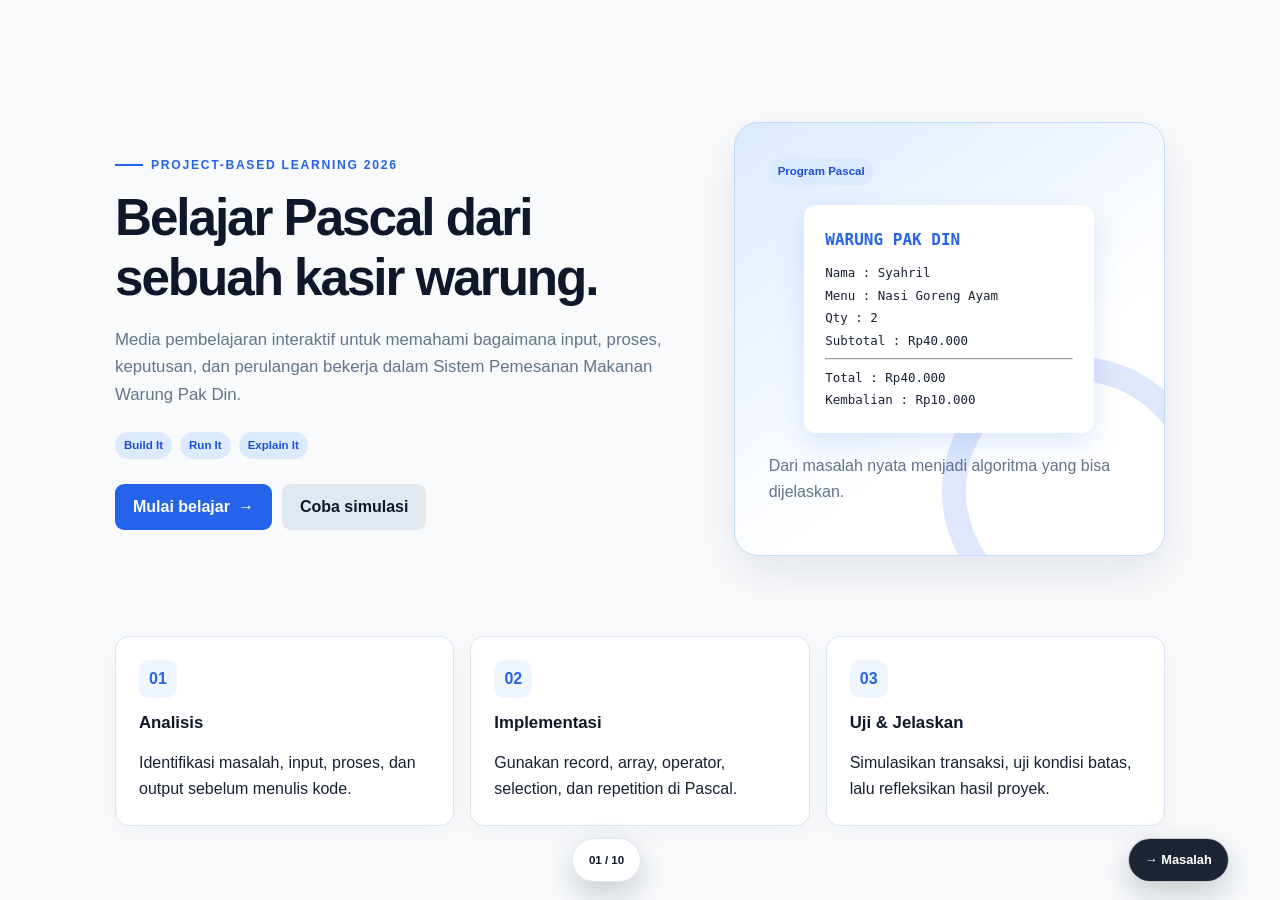
==== index.html @ 754ee194 "direct main pages on github pages to folder media-interaktif" ====
<!doctype html>
<html lang="id">
  <head>
    <meta charset="utf-8" />
    <meta http-equiv="refresh" content="0; url=media-interaktif/" />
    <title>Mengalihkan...</title>
    <script>
      window.location.replace("media-interaktif/");
    </script>
  </head>
  <body></body>
</html>
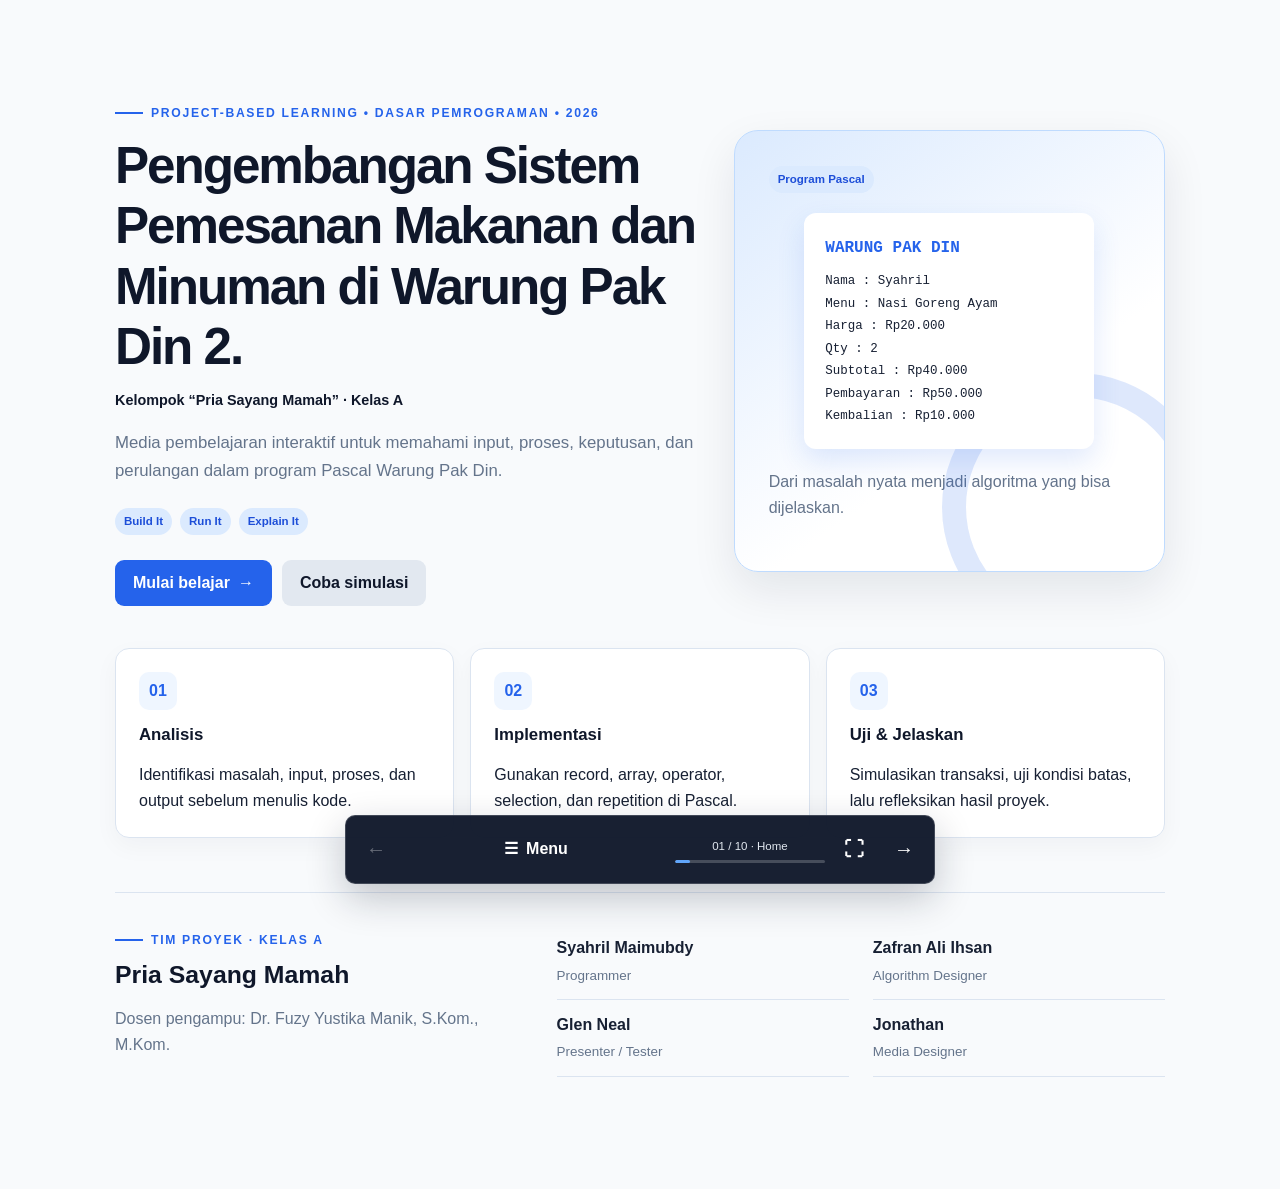
==== commit 4eedc2d9: "many updated" ====
--- a/index.html
+++ b/index.html
@@ -2,10 +2,10 @@
 <html lang="id">
   <head>
     <meta charset="utf-8" />
-    <meta http-equiv="refresh" content="0; url=media-interaktif/" />
+    <meta http-equiv="refresh" content="0; url=media-interaktif/index.html" />
     <title>Mengalihkan...</title>
     <script>
-      window.location.replace("media-interaktif/");
+      window.location.replace("media-interaktif/index.html");
     </script>
   </head>
   <body></body>
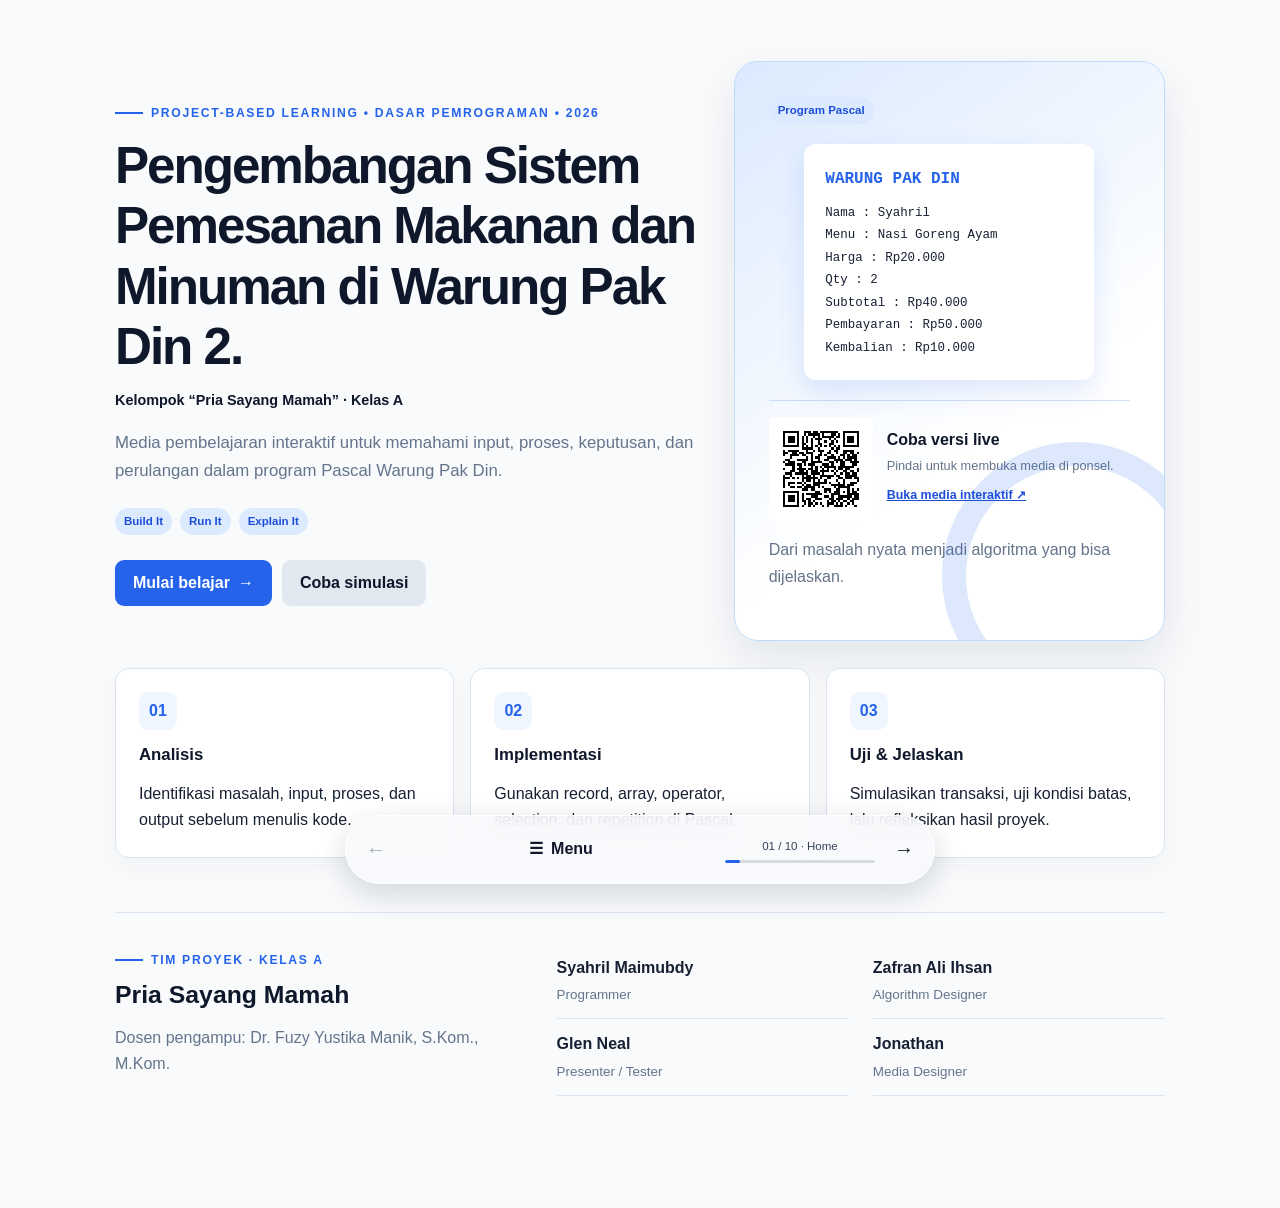
==== commit 63ac3a67: "finish" ====
--- a/index.html
+++ b/index.html
@@ -3,6 +3,7 @@
   <head>
     <meta charset="utf-8" />
     <meta http-equiv="refresh" content="0; url=media-interaktif/index.html" />
+    <link rel="icon" type="image/svg+xml" href="media-interaktif/favicon.svg" />
     <title>Mengalihkan...</title>
     <script>
       window.location.replace("media-interaktif/index.html");
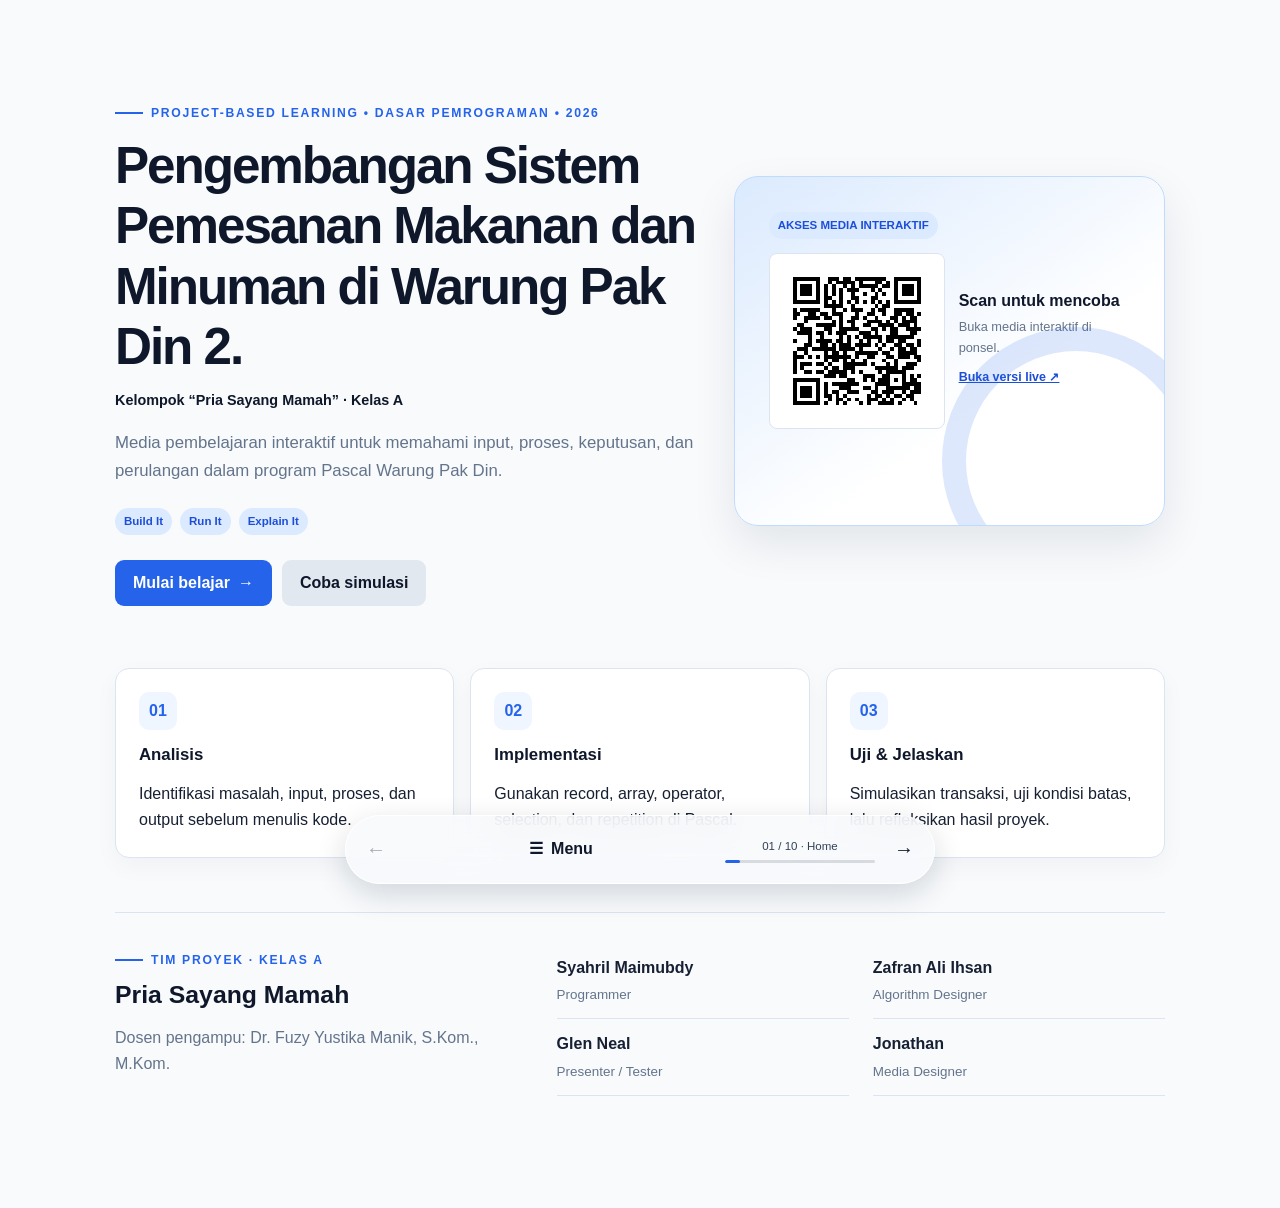
==== commit d9f9c792: "make a beautiful link" ====
--- a/index.html
+++ b/index.html
@@ -4,7 +4,34 @@
     <meta charset="utf-8" />
     <meta http-equiv="refresh" content="0; url=media-interaktif/index.html" />
     <link rel="icon" type="image/svg+xml" href="media-interaktif/favicon.svg" />
-    <title>Mengalihkan...</title>
+    <title>Warung Pak Din 2 | Media Interaktif PjBL</title>
+    <meta
+      name="description"
+      content="Media interaktif PjBL Dasar Pemrograman tentang sistem pemesanan Warung Pak Din 2 menggunakan Pascal."
+    />
+    <link
+      rel="canonical"
+      href="https://kasirpakdin.vercel.app/media-interaktif/"
+    />
+    <meta property="og:type" content="website" />
+    <meta property="og:site_name" content="Warung Pak Din 2" />
+    <meta
+      property="og:url"
+      content="https://kasirpakdin.vercel.app/media-interaktif/"
+    />
+    <meta
+      property="og:title"
+      content="Warung Pak Din 2 | Media Interaktif PjBL"
+    />
+    <meta
+      property="og:description"
+      content="Media interaktif PjBL Dasar Pemrograman tentang sistem pemesanan Warung Pak Din 2 menggunakan Pascal."
+    />
+    <meta
+      property="og:image"
+      content="https://kasirpakdin.vercel.app/media-interaktif/og-cover.png"
+    />
+    <meta name="twitter:card" content="summary_large_image" />
     <script>
       window.location.replace("media-interaktif/index.html");
     </script>
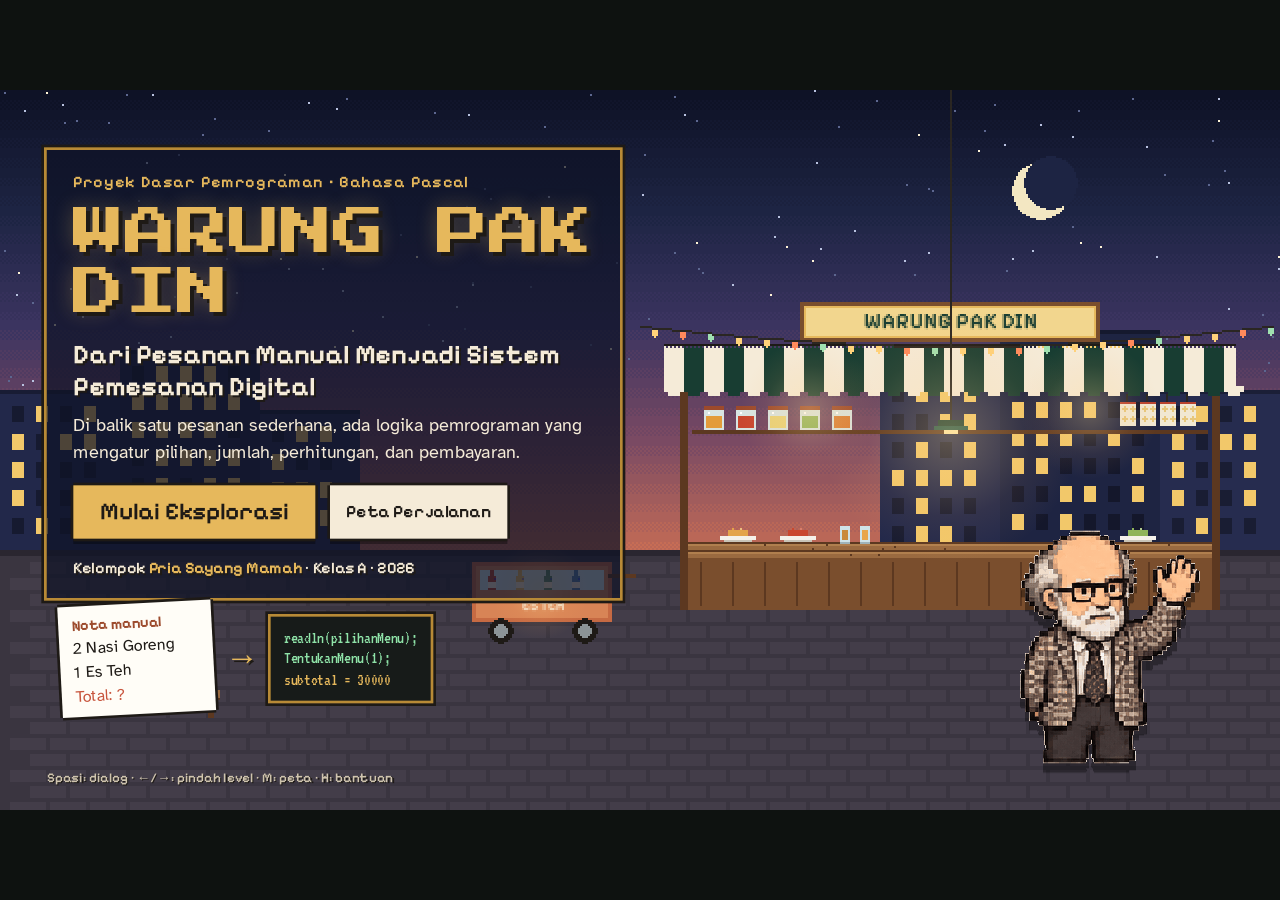
==== commit 744b6410: "menambahkan game" ====
--- a/index.html
+++ b/index.html
@@ -2,8 +2,8 @@
 <html lang="id">
   <head>
     <meta charset="utf-8" />
-    <meta http-equiv="refresh" content="0; url=media-interaktif/index.html" />
-    <link rel="icon" type="image/svg+xml" href="media-interaktif/favicon.svg" />
+    <meta http-equiv="refresh" content="0; url=game/index.html" />
+    <link rel="icon" type="image/svg+xml" href="game/favicon.svg" />
     <title>Warung Pak Din 2 | Media Interaktif PjBL</title>
     <meta
       name="description"
@@ -11,13 +11,13 @@
     />
     <link
       rel="canonical"
-      href="https://kasirpakdin.vercel.app/media-interaktif/"
+      href="https://kasirpakdin.vercel.app/game/"
     />
     <meta property="og:type" content="website" />
     <meta property="og:site_name" content="Warung Pak Din 2" />
     <meta
       property="og:url"
-      content="https://kasirpakdin.vercel.app/media-interaktif/"
+      content="https://kasirpakdin.vercel.app/game/"
     />
     <meta
       property="og:title"
@@ -29,11 +29,11 @@
     />
     <meta
       property="og:image"
-      content="https://kasirpakdin.vercel.app/media-interaktif/og-cover.png"
+      content="https://kasirpakdin.vercel.app/game/og-cover.png"
     />
     <meta name="twitter:card" content="summary_large_image" />
     <script>
-      window.location.replace("media-interaktif/index.html");
+      window.location.replace("game/index.html");
     </script>
   </head>
   <body></body>
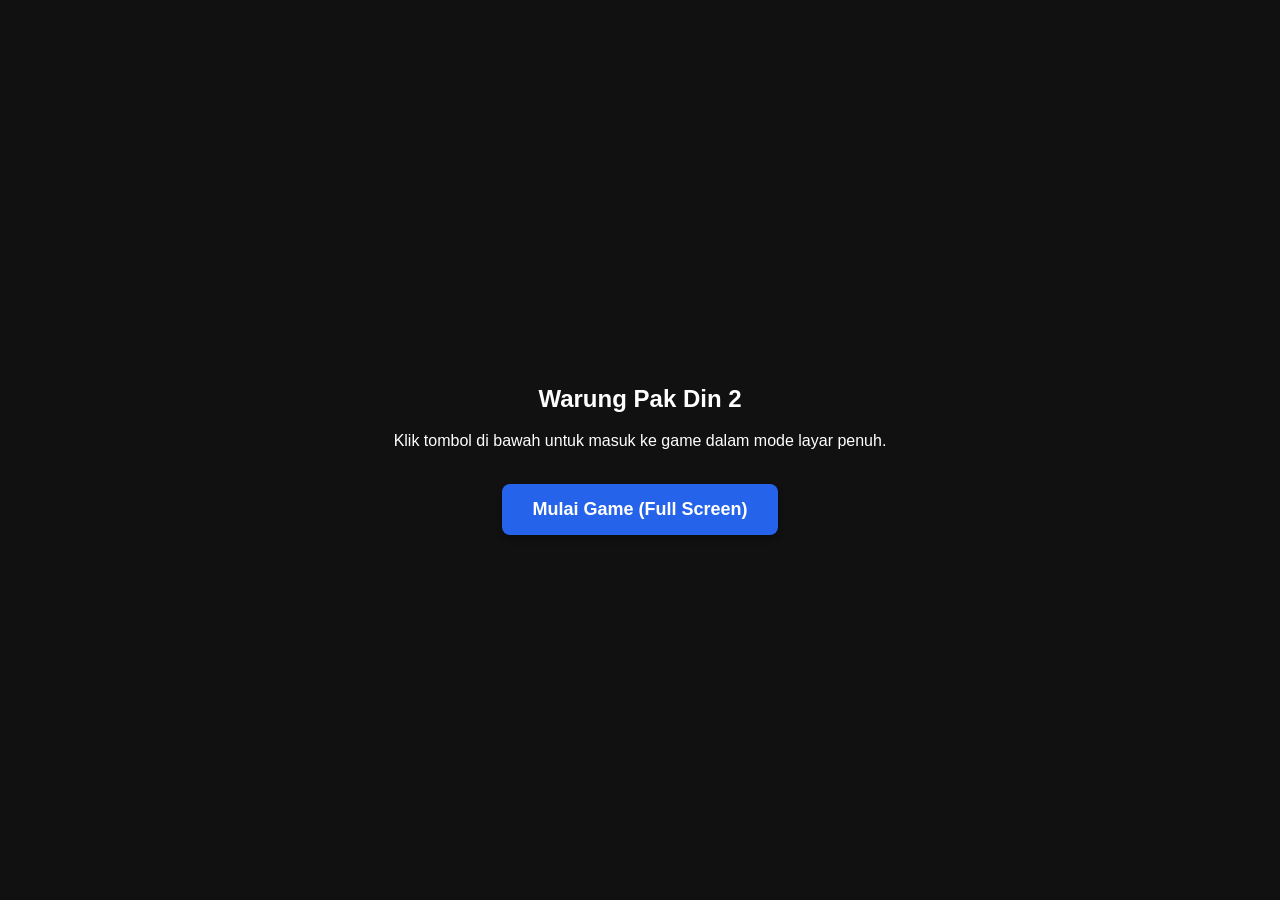
==== commit 69cefa2f: "fullscreen" ====
--- a/index.html
+++ b/index.html
@@ -2,7 +2,6 @@
 <html lang="id">
   <head>
     <meta charset="utf-8" />
-    <meta http-equiv="refresh" content="0; url=game/index.html" />
     <link rel="icon" type="image/svg+xml" href="game/favicon.svg" />
     <title>Warung Pak Din 2 | Media Interaktif PjBL</title>
     <meta
@@ -32,9 +31,59 @@
       content="https://kasirpakdin.vercel.app/game/og-cover.png"
     />
     <meta name="twitter:card" content="summary_large_image" />
+    <style>
+      body {
+        margin: 0;
+        background-color: #111;
+        color: #fff;
+        font-family: sans-serif;
+        display: flex;
+        justify-content: center;
+        align-items: center;
+        height: 100vh;
+        text-align: center;
+      }
+      .btn-start {
+        padding: 15px 30px;
+        font-size: 18px;
+        font-weight: bold;
+        background-color: #2563eb;
+        color: white;
+        border: none;
+        border-radius: 8px;
+        cursor: pointer;
+        box-shadow: 0 4px 6px rgba(0,0,0,0.3);
+      }
+      .btn-start:hover {
+        background-color: #1d4ed8;
+      }
+    </style>
+  </head>
+  <body>
+    <div>
+      <h2>Warung Pak Din 2</h2>
+      <p>Klik tombol di bawah untuk masuk ke game dalam mode layar penuh.</p>
+      <br>
+      <button class="btn-start" id="startBtn">Mulai Game (Full Screen)</button>
+    </div>
+
     <script>
-      window.location.replace("game/index.html");
+      document.getElementById('startBtn').addEventListener('click', function() {
+        // Memicu full screen pada elemen document atau documentElement
+        let elem = document.documentElement;
+        if (elem.requestFullscreen) {
+          elem.requestFullscreen();
+        } else if (elem.webkitRequestFullscreen) { /* Safari */
+          elem.webkitRequestFullscreen();
+        } else if (elem.msRequestFullscreen) { /* IE11 */
+          elem.msRequestFullscreen();
+        }
+
+        // Langsung arahkan ke halaman game setelah tombol diklik dan full screen aktif
+        setTimeout(function() {
+          window.location.href = "game/index.html";
+        }, 100);
+      });
     </script>
-  </head>
-  <body></body>
-</html>
+  </body>
+</html>
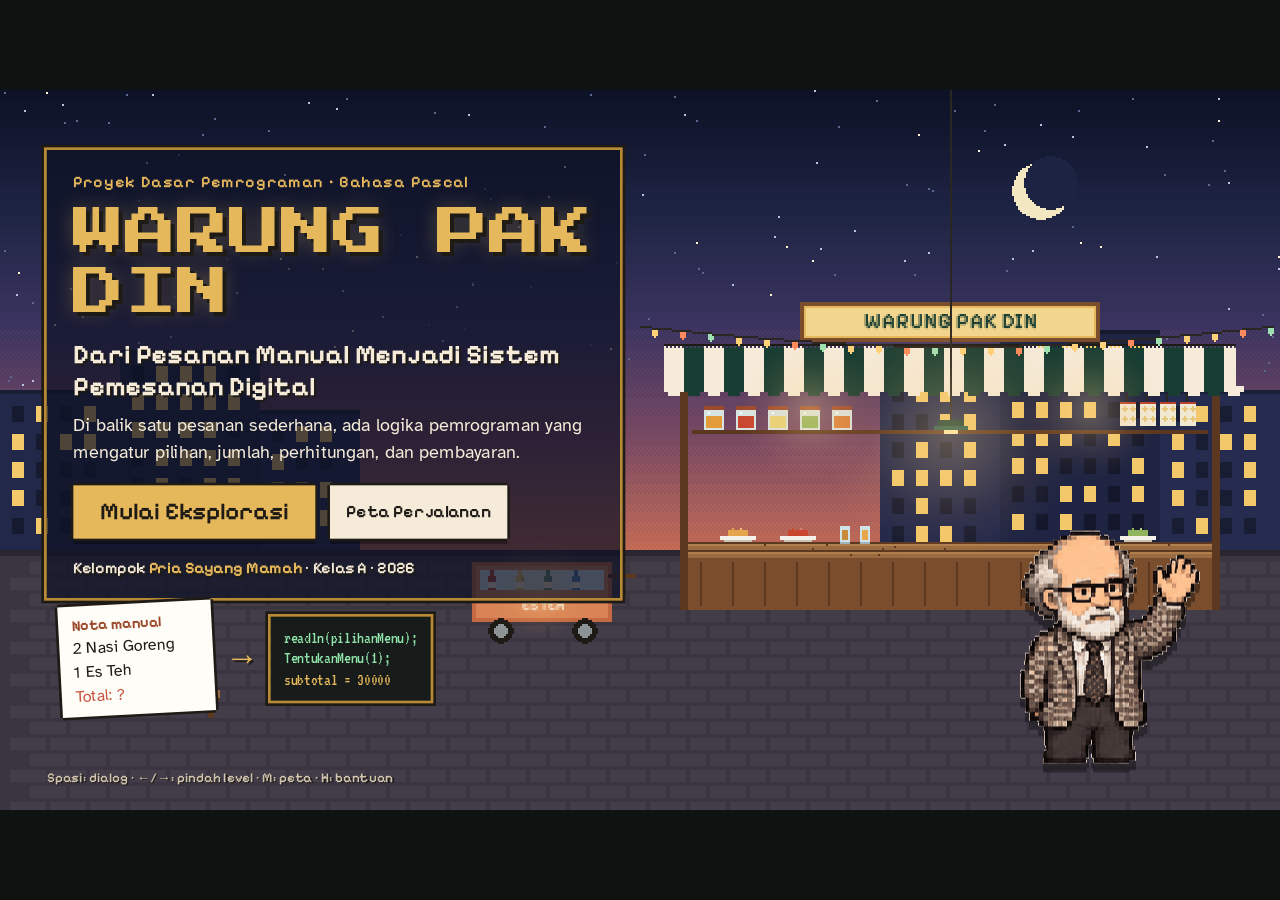
==== commit de0bd792: "fullscreen bissmillah" ====
--- a/index.html
+++ b/index.html
@@ -42,48 +42,35 @@
         align-items: center;
         height: 100vh;
         text-align: center;
-      }
-      .btn-start {
-        padding: 15px 30px;
-        font-size: 18px;
-        font-weight: bold;
-        background-color: #2563eb;
-        color: white;
-        border: none;
-        border-radius: 8px;
         cursor: pointer;
-        box-shadow: 0 4px 6px rgba(0,0,0,0.3);
-      }
-      .btn-start:hover {
-        background-color: #1d4ed8;
       }
     </style>
   </head>
-  <body>
+  <body onclick="launchGame()">
     <div>
-      <h2>Warung Pak Din 2</h2>
-      <p>Klik tombol di bawah untuk masuk ke game dalam mode layar penuh.</p>
-      <br>
-      <button class="btn-start" id="startBtn">Mulai Game (Full Screen)</button>
+      <h2>Memuat Warung Pak Din 2...</h2>
+      <p>Mengarahkan ke game dalam mode layar penuh.</p>
     </div>
 
     <script>
-      document.getElementById('startBtn').addEventListener('click', function() {
-        // Memicu full screen pada elemen document atau documentElement
+      function launchGame() {
         let elem = document.documentElement;
         if (elem.requestFullscreen) {
-          elem.requestFullscreen();
-        } else if (elem.webkitRequestFullscreen) { /* Safari */
+          elem.requestFullscreen().catch(() => {});
+        } else if (elem.webkitRequestFullscreen) {
           elem.webkitRequestFullscreen();
-        } else if (elem.msRequestFullscreen) { /* IE11 */
+        } else if (elem.msRequestFullscreen) {
           elem.msRequestFullscreen();
         }
+        window.location.replace("game/index.html");
+      }
 
-        // Langsung arahkan ke halaman game setelah tombol diklik dan full screen aktif
+      // Langsung arahkan otomatis setelah halaman termuat
+      window.onload = function() {
         setTimeout(function() {
-          window.location.href = "game/index.html";
-        }, 100);
-      });
+          window.location.replace("game/index.html");
+        }, 150);
+      };
     </script>
   </body>
 </html>
